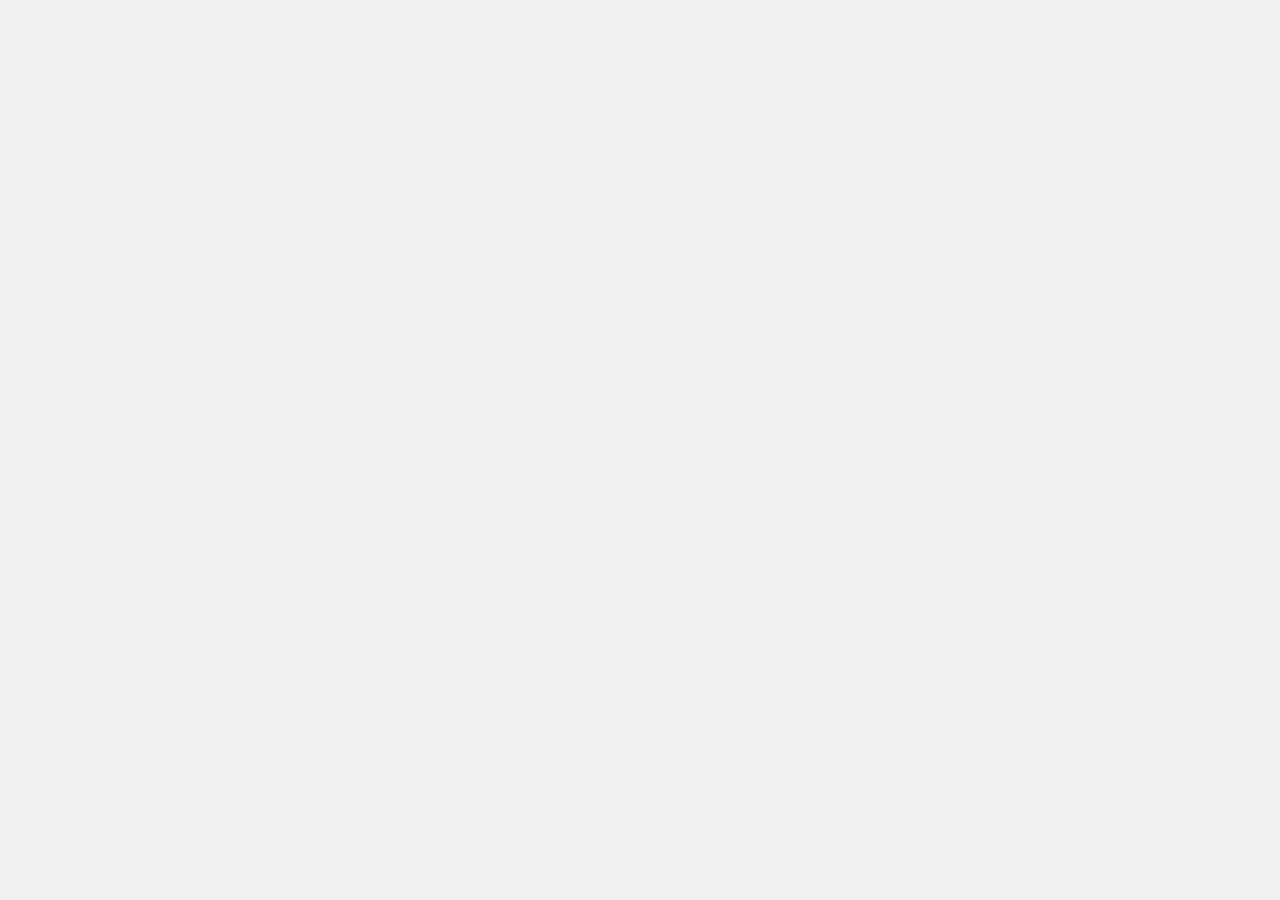
==== game/index.html @ bc8b5e52 "page" ====
<!DOCTYPE html>
<html lang="en">
<head>
    <meta charset="UTF-8">
    <meta name="viewport" content="width=device-width, initial-scale=1.0">
    <title>Simple P5.js Game</title>
    <style>
        body {
            display: flex;
            justify-content: center;
            align-items: center;
            height: 100vh;
            margin: 0;
            background-color: #f0f0f0;
        }
    </style>
    <script src="https://cdnjs.cloudflare.com/ajax/libs/p5.js/1.4.0/p5.js"></script>
</head>
<body>
    <script>
        let catImage;
        let catZones = [];
        let doorZones = [];
        let message = "";
        let messageTimer = 0;
        let choices = [];
        let points = 0;
        let glowingBall;
        let showGlowingBall = false;
        let gameEnded = false;

        function preload() {
            catImage = loadImage('cat.png');
        }

        function setup() {
            let canvas = createCanvas(1000, 1000);
            canvas.parent(document.body);
            canvas.style('display', 'block'); // To ensure the canvas is centered

            // Define interaction zones for cats (x, y, width, height)
            catZones.push({ x: 88.5, y: 793, w: 148, h: 169, name: 'Left Cat' }); // Left cat
            catZones.push({ x: 400.5, y: 693, w: 283, h: 269, name: 'Middle Cat' }); // Middle cat
            catZones.push({ x: 712.5, y: 789, w: 236, h: 191, name: 'Right Cat' }); // Right cat

            // Define interaction zones for doors (x, y, width, height)
            doorZones.push({ x: 100.5, y: 329, w: 224, h: 445, name: 'Left Door' }); // Left door
            doorZones.push({ x: 403.5, y: 335, w: 208, h: 440, name: 'Middle Door' }); // Middle door
            doorZones.push({ x: 697.5, y: 336, w: 197, h: 442, name: 'Right Door' }); // Right door
        }

        function draw() {
            if (gameEnded) {
                // Blur the background
                drawingContext.filter = 'blur(5px)';
            } else {
                drawingContext.filter = 'none';
            }

            // Clear background and draw main canvas elements
            background(catImage);

            // Reset drawing properties to avoid unwanted transformations
            rectMode(CORNER);
            textAlign(LEFT, TOP);
            textSize(24);
            fill(255, 100, 150);
            noStroke();

            let catZoneHighlighted = false;

            // Highlight interaction zones on mouseover and display zone names
            for (let zone of catZones) {
                if (isMouseOverZone(zone)) {
                    fill(255, 200, 200, 150);
                    rect(zone.x, zone.y, zone.w, zone.h);
                    displayZoneName(zone.name);
                    catZoneHighlighted = true;
                }
            }

            // Only display door zones if no cat zone is highlighted
            if (!catZoneHighlighted) {
                for (let zone of doorZones) {
                    if (isMouseOverZone(zone)) {
                        fill(200, 255, 200, 150);
                        rect(zone.x, zone.y, zone.w, zone.h);
                        displayZoneName(zone.name);
                    }
                }
            }

            // Display mouse coordinates
            displayCoordinates();

            // Display message if present
            if (messageTimer > 0) {
                displayMessage(message);
                messageTimer--;
            }

            // Display choices if present
            if (choices.length > 0) {
                displayChoices();
            }

            // Display glowing ball if active
            if (showGlowingBall) {
                fill(255, 255, 0);
                ellipse(glowingBall.x, glowingBall.y, 50);
            }

            // Display points
            fill(0);
            textAlign(LEFT, TOP);
            text(`Points: ${points}`, 10, 10);

            // Check if game has ended
            if (points >= 15 && !gameEnded) {
                endGame();
            }

            // Display end screen if game has ended
            if (gameEnded) {
                drawingContext.filter = 'none'; // Remove blur for the text
                displayEndScreen();
            }
        }

        function isMouseOverZone(zone) {
            return mouseX > zone.x && mouseX < zone.x + zone.w && mouseY > zone.y && mouseY < zone.y + zone.h;
        }

        function mousePressed() {
            if (gameEnded) return; // Stop interactions if game has ended

            // Handle mouse interactions
            let choiceHandled = false;

            // Handle clicking on choices
            for (let i = 0; i < choices.length; i++) {
                let choiceY = height / 2 + 100 + i * 40;
                if (mouseX > width / 2 - 200 && mouseX < width / 2 + 200 && mouseY > choiceY - 20 && mouseY < choiceY + 20) {
                    handleChoice(choices[i]);
                    choiceHandled = true;
                    return;
                }
            }

            // If choice is handled, do not process further clicks
            if (choiceHandled) return;

            // Handle mouse click interactions with cat zones
            for (let i = 0; i < catZones.length; i++) {
                if (isMouseOverZone(catZones[i])) {
                    switch (i) {
                        case 0:
                            message = "Bring me the shimmer of the cosmos, and I shall grant you the Sky Palace's secret.";
                            choices = []; // Clear choices if any
                            break;
                        case 1:
                            message = "Chase the ball, and the Enchanted Forest will open its heart to you.";
                            choices = [
                                "Play with the Ball",
                                "Ask About the Forest",
                                "Pet the Cat"
                            ];
                            break;
                        case 2:
                            message = "The stars whisper their secrets to me. Prove you understand their song, and the Starry Abyss shall be yours.";
                            choices = []; // Clear choices if any
                            break;
                    }
                    messageTimer = 180; // Display message for 3 seconds
                }
            }

            // Handle mouse click interactions with door zones
            for (let i = 0; i < doorZones.length; i++) {
                if (isMouseOverZone(doorZones[i])) {
                    switch (i) {
                        case 0:
                            message = "Only those who catch the falling stars may enter the Sky Palace. Dare to chase the light of the heavens?";
                            break;
                        case 1:
                            message = "Follow the glow into the Enchanted Forest. Only those with the courage to uncover the truth may pass.";
                            break;
                        case 2:
                            message = "Answer the riddle to unlock the Starry Abyss. What shines in the darkness but can never be held?";
                            break;
                    }
                    messageTimer = 180; // Display message for 3 seconds
                    choices = []; // Clear choices for doors
                }
            }

            // Handle clicking on glowing ball
            if (showGlowingBall && dist(mouseX, mouseY, glowingBall.x, glowingBall.y) < 25) {
                points += 10;
                showGlowingBall = false;
            }
        }

        function handleChoice(choice) {
            switch (choice) {
                case "Play with the Ball":
                    message = "Ginger bats a glowing ball toward you, her eyes sparkling with excitement.";
                    glowingBall = { x: width / 2, y: 100 };
                    showGlowingBall = true;
                    break;
                case "Ask About the Forest":
                    message = "The Enchanted Forest is full of secrets. Bring me a golden leaf, and I might tell you more.";
                    break;
                case "Pet the Cat":
                    message = "The cat purrs loudly, leaning into your touch. \"Hmm, you know how to treat royalty! Maybe I’ll help you on your journey.\"";
                    points += 5;
                    break;
            }
            messageTimer = 180;
            choices = []; // Clear choices after handling one
        }

        function displayCoordinates() {
            fill(255);
            textSize(24);
            textAlign(LEFT, TOP);
            text(`x: ${mouseX}, y: ${mouseY}`, mouseX + 10, mouseY + 10);
        }

        function displayZoneName(name) {
            fill(0);
            textSize(48);
            textAlign(CENTER, CENTER);
            text(name, width / 2, height / 2);
        }

        function displayMessage(msg) {
            let boxPadding = 20;
            let boxWidth = 700;
            let textX = width / 2;
            let textY = height / 2;

            fill(255, 255, 0);
            textSize(32);
            textAlign(CENTER, CENTER);
            textStyle(BOLD);
            textWrap(WORD);
            text(msg, textX - boxWidth / 2 + boxPadding, textY, boxWidth - boxPadding * 2);
        }

        function displayChoices() {
            for (let i = 0; i < choices.length; i++) {
                let choiceY = height / 2 + 100 + i * 40;
                rectMode(CENTER);
                fill(200);
                rect(width / 2, choiceY, 400, 30);
                fill(0);
                textSize(20);
                textAlign(CENTER, CENTER);
                text(choices[i], width / 2, choiceY);
            }
            // Reset rectMode to CORNER for other drawings
            rectMode(CORNER);
        }

        function endGame() {
            gameEnded = true;
        }

        function displayEndScreen() {
            fill(0, 0, 0, 150);
            rect(0, 0, width, height);

            fill(255);
            textSize(48);
            textAlign(CENTER, CENTER);
            text("Congratulations! You won!", width / 2, height / 2);
        }
    </script>
</body>
</html>
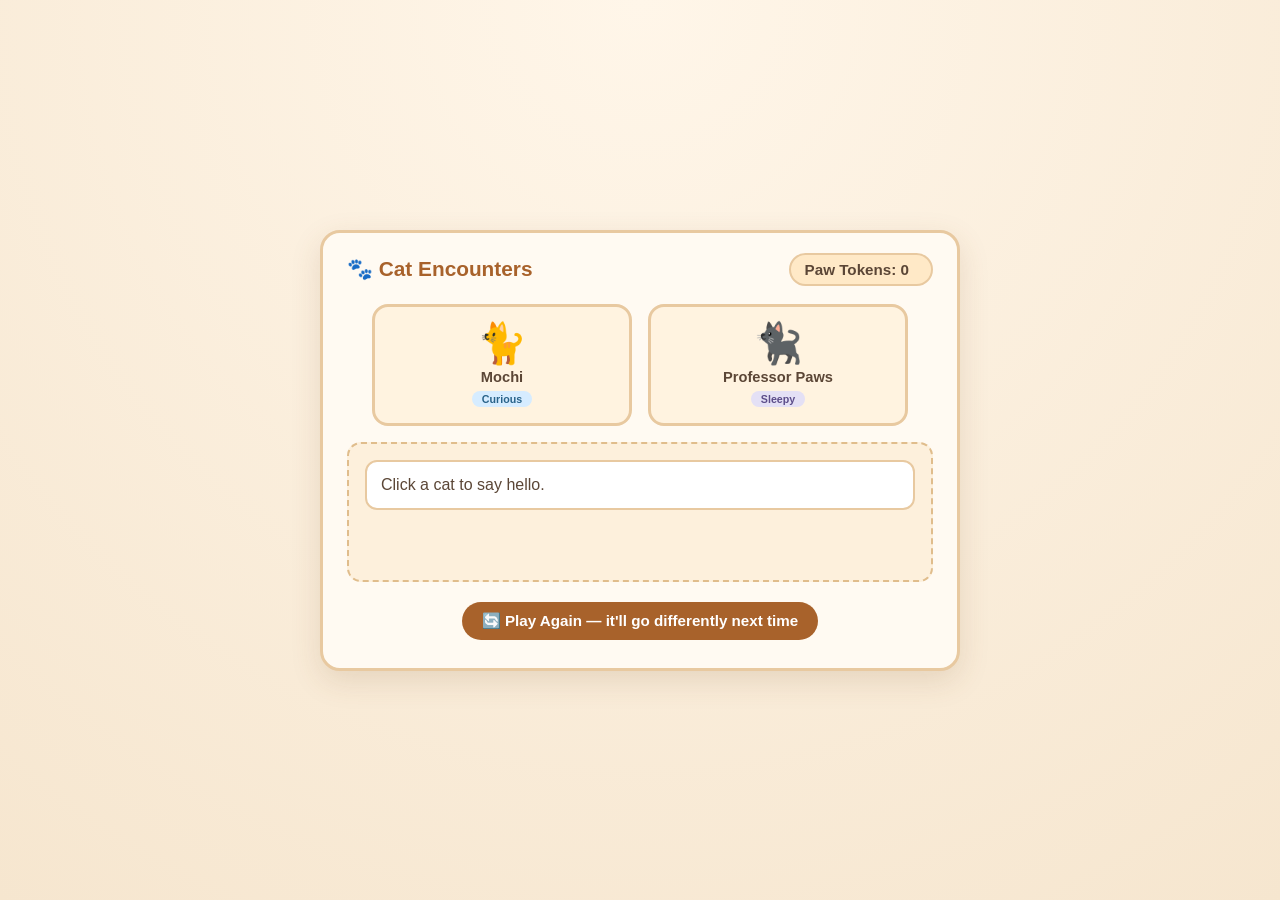
==== commit 69f2fe74: "Rebuild the cat game as a state-driven procedural interaction system The previous version generated " ====
--- a/game/index.html
+++ b/game/index.html
@@ -3,279 +3,559 @@
 <head>
     <meta charset="UTF-8">
     <meta name="viewport" content="width=device-width, initial-scale=1.0">
-    <title>Simple P5.js Game</title>
+    <title>Cats, Riddles &amp; Procedural Play</title>
     <style>
+        * { box-sizing: border-box; }
+
         body {
+            margin: 0;
+            min-height: 100vh;
             display: flex;
+            align-items: center;
             justify-content: center;
+            background: radial-gradient(circle at top, #fff6e9 0%, #f6e6cf 100%);
+            font-family: 'Trebuchet MS', 'Segoe UI', sans-serif;
+            color: #5b4636;
+            padding: 24px;
+        }
+
+        .game-window {
+            width: 100%;
+            max-width: 640px;
+            background: #fffaf2;
+            border: 3px solid #e8c9a0;
+            border-radius: 20px;
+            box-shadow: 0 10px 30px rgba(120, 80, 40, 0.15);
+            padding: 20px 24px 28px;
+        }
+
+        .hud {
+            display: flex;
             align-items: center;
-            height: 100vh;
+            justify-content: space-between;
+            margin-bottom: 18px;
+        }
+
+        .hud h1 {
+            font-size: 1.3em;
             margin: 0;
-            background-color: #f0f0f0;
+            color: #a8622b;
+        }
+
+        .paw-tokens {
+            background: #ffe9c7;
+            border: 2px solid #e8c9a0;
+            border-radius: 999px;
+            padding: 6px 14px;
+            font-weight: bold;
+            font-size: 0.95em;
+            transition: transform 0.2s ease;
+        }
+
+        .paw-tokens.pulse {
+            animation: pulse 0.4s ease;
+        }
+
+        .badge {
+            margin-left: 8px;
+        }
+
+        .cats-row {
+            display: flex;
+            gap: 16px;
+            justify-content: center;
+            flex-wrap: wrap;
+            margin-bottom: 16px;
+        }
+
+        .cat-card {
+            flex: 1 1 220px;
+            max-width: 260px;
+            background: #fff3e0;
+            border: 3px solid #e8c9a0;
+            border-radius: 16px;
+            padding: 16px;
+            text-align: center;
+            cursor: pointer;
+            font-family: inherit;
+            color: inherit;
+            transition: transform 0.2s ease, box-shadow 0.2s ease, border-color 0.2s ease;
+        }
+
+        .cat-card:hover {
+            transform: translateY(-4px);
+            box-shadow: 0 8px 18px rgba(120, 80, 40, 0.18);
+        }
+
+        .cat-card.active {
+            border-color: #e2823f;
+            background: #ffe9c7;
+        }
+
+        .cat-card.bounce {
+            animation: bounce 0.4s ease;
+        }
+
+        .cat-emoji {
+            font-size: 3em;
+            line-height: 1;
+        }
+
+        .cat-name {
+            font-weight: bold;
+            font-size: 1.1em;
+            margin-top: 6px;
+        }
+
+        .cat-mood {
+            display: inline-block;
+            margin-top: 6px;
+            padding: 2px 10px;
+            border-radius: 999px;
+            font-size: 0.8em;
+            font-weight: bold;
+        }
+
+        .mood-Curious { background: #d6ecff; color: #29638a; }
+        .mood-Sleepy { background: #e4e0f5; color: #5c4d8a; }
+        .mood-Grumpy { background: #ffd9d0; color: #a8402a; }
+        .mood-Playful { background: #fff0b3; color: #8a6d1a; }
+
+        .scene-panel {
+            background: #fdf0dc;
+            border: 2px dashed #e0bd8c;
+            border-radius: 14px;
+            padding: 16px;
+            min-height: 140px;
+        }
+
+        .speech-bubble {
+            position: relative;
+            background: #ffffff;
+            border: 2px solid #e8c9a0;
+            border-radius: 12px;
+            padding: 12px 14px;
+            font-size: 1em;
+            line-height: 1.4;
+            margin-bottom: 14px;
+        }
+
+        .speech-bubble.pop {
+            animation: pop-in 0.25s ease;
+        }
+
+        .speech-bubble.shake {
+            animation: shake 0.4s ease;
+        }
+
+        .choice-row {
+            display: flex;
+            gap: 10px;
+            flex-wrap: wrap;
+            justify-content: center;
+        }
+
+        .choice-btn {
+            background: #e2823f;
+            color: white;
+            border: none;
+            border-radius: 999px;
+            padding: 10px 16px;
+            font-size: 0.95em;
+            font-weight: bold;
+            cursor: pointer;
+            font-family: inherit;
+            transition: background 0.2s ease, transform 0.15s ease;
+        }
+
+        .choice-btn:hover {
+            background: #c96a2c;
+            transform: translateY(-2px);
+        }
+
+        .riddle-card {
+            flex: 1 1 150px;
+            background: #ffffff;
+            border: 2px solid #e8c9a0;
+            border-radius: 12px;
+            padding: 14px 10px;
+            font-weight: bold;
+            font-size: 1em;
+            cursor: pointer;
+            font-family: inherit;
+            color: #5b4636;
+            transition: transform 0.15s ease, border-color 0.2s ease;
+        }
+
+        .riddle-card:hover {
+            transform: translateY(-3px);
+            border-color: #e2823f;
+        }
+
+        .riddle-card.correct {
+            animation: sparkle 0.5s ease;
+            border-color: #4caf50;
+            background: #eaf7ea;
+        }
+
+        .riddle-card.wrong {
+            animation: shake 0.4s ease;
+            border-color: #d9695a;
+            background: #fbe9e7;
+        }
+
+        .replay-row {
+            text-align: center;
+            margin-top: 20px;
+        }
+
+        .replay-btn {
+            background: #a8622b;
+            color: white;
+            border: none;
+            border-radius: 999px;
+            padding: 10px 20px;
+            font-size: 0.95em;
+            font-weight: bold;
+            cursor: pointer;
+            font-family: inherit;
+        }
+
+        .replay-btn:hover {
+            background: #8a4f22;
+        }
+
+        @keyframes bounce {
+            0% { transform: translateY(0); }
+            30% { transform: translateY(-10px); }
+            60% { transform: translateY(0); }
+            80% { transform: translateY(-4px); }
+            100% { transform: translateY(0); }
+        }
+
+        @keyframes pop-in {
+            0% { transform: scale(0.92); opacity: 0.4; }
+            100% { transform: scale(1); opacity: 1; }
+        }
+
+        @keyframes shake {
+            0%, 100% { transform: translateX(0); }
+            25% { transform: translateX(-6px); }
+            75% { transform: translateX(6px); }
+        }
+
+        @keyframes sparkle {
+            0% { transform: scale(1); }
+            50% { transform: scale(1.08); }
+            100% { transform: scale(1); }
+        }
+
+        @keyframes pulse {
+            0% { transform: scale(1); }
+            50% { transform: scale(1.15); }
+            100% { transform: scale(1); }
+        }
+
+        @media (max-width: 480px) {
+            .cats-row { flex-direction: column; align-items: center; }
+            .cat-card { max-width: 100%; }
         }
     </style>
-    <script src="https://cdnjs.cloudflare.com/ajax/libs/p5.js/1.4.0/p5.js"></script>
 </head>
 <body>
+    <div class="game-window">
+        <div class="hud">
+            <h1>🐾 Cat Encounters</h1>
+            <div class="paw-tokens" id="paw-tokens">Paw Tokens: <span id="paw-count">0</span><span class="badge" id="badge"></span></div>
+        </div>
+
+        <div class="cats-row" id="cats-row"></div>
+
+        <div class="scene-panel">
+            <div class="speech-bubble" id="speech-bubble">Click a cat to say hello.</div>
+            <div class="choice-row" id="choice-row"></div>
+        </div>
+
+        <div class="replay-row">
+            <button class="replay-btn" id="replay-btn">🔄 Play Again — it'll go differently next time</button>
+        </div>
+    </div>
+
     <script>
-        let catImage;
-        let catZones = [];
-        let doorZones = [];
-        let message = "";
-        let messageTimer = 0;
-        let choices = [];
-        let points = 0;
-        let glowingBall;
-        let showGlowingBall = false;
-        let gameEnded = false;
-
-        function preload() {
-            catImage = loadImage('cat.png');
-        }
-
-        function setup() {
-            let canvas = createCanvas(1000, 1000);
-            canvas.parent(document.body);
-            canvas.style('display', 'block'); // To ensure the canvas is centered
-
-            // Define interaction zones for cats (x, y, width, height)
-            catZones.push({ x: 88.5, y: 793, w: 148, h: 169, name: 'Left Cat' }); // Left cat
-            catZones.push({ x: 400.5, y: 693, w: 283, h: 269, name: 'Middle Cat' }); // Middle cat
-            catZones.push({ x: 712.5, y: 789, w: 236, h: 191, name: 'Right Cat' }); // Right cat
-
-            // Define interaction zones for doors (x, y, width, height)
-            doorZones.push({ x: 100.5, y: 329, w: 224, h: 445, name: 'Left Door' }); // Left door
-            doorZones.push({ x: 403.5, y: 335, w: 208, h: 440, name: 'Middle Door' }); // Middle door
-            doorZones.push({ x: 697.5, y: 336, w: 197, h: 442, name: 'Right Door' }); // Right door
-        }
-
-        function draw() {
-            if (gameEnded) {
-                // Blur the background
-                drawingContext.filter = 'blur(5px)';
-            } else {
-                drawingContext.filter = 'none';
-            }
-
-            // Clear background and draw main canvas elements
-            background(catImage);
-
-            // Reset drawing properties to avoid unwanted transformations
-            rectMode(CORNER);
-            textAlign(LEFT, TOP);
-            textSize(24);
-            fill(255, 100, 150);
-            noStroke();
-
-            let catZoneHighlighted = false;
-
-            // Highlight interaction zones on mouseover and display zone names
-            for (let zone of catZones) {
-                if (isMouseOverZone(zone)) {
-                    fill(255, 200, 200, 150);
-                    rect(zone.x, zone.y, zone.w, zone.h);
-                    displayZoneName(zone.name);
-                    catZoneHighlighted = true;
+        // --- Game data -----------------------------------------------------
+        // Each cat has its own personality, expressed as its own word banks
+        // per action per mood. Procedural output is a function of
+        // (cat personality, action, current mood, random pick) — not just a
+        // single global pool of random sentences.
+        const MOODS = ['Curious', 'Sleepy', 'Grumpy', 'Playful'];
+
+        const cats = {
+            mochi: {
+                key: 'mochi',
+                name: 'Mochi',
+                emoji: '🐈',
+                startMood: 'Curious',
+                mood: 'Curious',
+                actions: ['pet', 'treat', 'talk'],
+                dialogue: {
+                    greet: {
+                        Curious: ["{cat} looks up at you, ears perked with interest."],
+                        Sleepy: ["{cat} blinks slowly at you from a warm patch of sun."],
+                        Grumpy: ["{cat} eyes you suspiciously from across the room."],
+                        Playful: ["{cat} bounds over, tail high, ready for anything."]
+                    },
+                    pet: {
+                        Grumpy: ["{cat} flattens her ears and swats at your hand — not today.", "{cat} backs away with a soft warning growl."],
+                        Sleepy: ["{cat} cracks one eye open, allows a single pat, then dozes right back off.", "{cat} leans into your hand without fully waking up."],
+                        Curious: ["{cat} sniffs your fingers thoroughly before allowing a scratch behind the ears.", "{cat} tilts her head, studying you, then permits a gentle pat."],
+                        Playful: ["{cat} headbutts your hand and rolls over for belly rubs.", "{cat} purrs loudly and bats playfully at your sleeve."]
+                    },
+                    treatSuccess: {
+                        Grumpy: ["{cat} cautiously sniffs the salmon treat, then decides you may be acceptable after all."],
+                        Sleepy: ["{cat} opens one eye, sniffs the treat, and accepts it without much enthusiasm."],
+                        Curious: ["{cat} inspects the treat from every angle before accepting it with quiet approval."],
+                        Playful: ["{cat} pounces on the treat like it's the best thing that's ever happened to her."]
+                    },
+                    treatSteal: ["{cat} snatches the treat and bolts under the couch, pretending you were never here.", "{cat} grabs the treat and retreats to a corner, eyeing you the whole time."],
+                    talk: {
+                        Grumpy: ["{cat} flicks her tail and looks away — clearly not in a chatting mood."],
+                        Sleepy: ["{cat} answers with a slow blink, too drowsy for real conversation."],
+                        Curious: ["{cat} tilts her head, seemingly considering your question very seriously."],
+                        Playful: ["{cat} bats at your hand mid-sentence, more interested in play than talk."]
+                    }
+                }
+            },
+            paws: {
+                key: 'paws',
+                name: 'Professor Paws',
+                emoji: '🐈‍⬛',
+                startMood: 'Sleepy',
+                mood: 'Sleepy',
+                actions: ['pet', 'talk', 'riddle'],
+                dialogue: {
+                    greet: {
+                        Curious: ["{cat} regards you over the rim of an invisible pair of spectacles."],
+                        Sleepy: ["{cat} is curled up mid-nap and only half acknowledges you."],
+                        Grumpy: ["{cat} sighs, as if your presence interrupts something important."],
+                        Playful: ["{cat} sets aside his dignity for a moment, tail twitching with interest."]
+                    },
+                    pet: {
+                        Grumpy: ["{cat} narrows his eyes and steps just out of reach.", "{cat} issues a single, unimpressed hiss."],
+                        Sleepy: ["{cat} barely stirs, tolerating the pat with visible effort.", "{cat} allows one pat before returning to his nap."],
+                        Curious: ["{cat} studies your hand like a specimen before allowing contact.", "{cat} permits a scratch, clearly evaluating you as he does."],
+                        Playful: ["{cat} surprises you with an actual purr and a headbutt.", "{cat} swats at your hand — playfully, for once."]
+                    },
+                    talk: {
+                        Grumpy: ["{cat} sighs. \"A question? Really?\" — and says nothing further."],
+                        Sleepy: ["{cat} mumbles something about \"later\" and closes his eyes."],
+                        Curious: ["{cat} considers your question with genuine academic interest."],
+                        Playful: ["{cat} answers your question with a riddle of his own, delighted."]
+                    },
+                    riddleWrong: ["{cat} yawns. \"Try again, seeker.\"", "{cat} shakes his head slowly. \"Not quite.\"", "{cat} looks unimpressed. \"Do better.\""]
                 }
             }
-
-            // Only display door zones if no cat zone is highlighted
-            if (!catZoneHighlighted) {
-                for (let zone of doorZones) {
-                    if (isMouseOverZone(zone)) {
-                        fill(200, 255, 200, 150);
-                        rect(zone.x, zone.y, zone.w, zone.h);
-                        displayZoneName(zone.name);
-                    }
-                }
+        };
+
+        const riddleBank = [
+            { question: "What shines in the dark but can never be held?", correct: "A Star", distractors: ["The Moon", "A Flame"] },
+            { question: "What grows brighter the longer you refuse to look at it?", correct: "A Star", distractors: ["A Shadow", "A Candle"] },
+            { question: "What falls every night, yet nothing ever lands?", correct: "Starlight", distractors: ["Rain", "Snow"] },
+            { question: "What has nine lives but only one true nap schedule?", correct: "A Cat", distractors: ["A Ghost", "A Clock"] },
+            { question: "What can you offer freely that is rarely accepted?", correct: "Advice", distractors: ["A Treat", "A Nap"] }
+        ];
+
+        const actionLabels = { pet: 'Pet', treat: 'Offer a Treat', talk: 'Ask a Question', riddle: 'Solve a Riddle' };
+
+        // Mood shifts are looked up by action, so the same click can move a
+        // cat toward or away from a friendlier state depending on where it
+        // already is: petting a Grumpy cat keeps it Grumpy (no reward),
+        // while warming it up with a treat first opens the door to a
+        // rewarding pet later.
+        const petMoodNext = { Grumpy: 'Grumpy', Sleepy: 'Sleepy', Curious: 'Playful', Playful: 'Playful' };
+        const treatMoodNext = { Grumpy: 'Curious', Sleepy: 'Curious', Curious: 'Playful', Playful: 'Playful' };
+        const treatStealChance = { Grumpy: 0.4, Sleepy: 0.25, Curious: 0.15, Playful: 0.1 };
+
+        let pawTokens = 0;
+        let riddlesSolved = 0;
+        let activeCatKey = null;
+        let activeRiddle = null;
+
+        const el = {
+            catsRow: document.getElementById('cats-row'),
+            speech: document.getElementById('speech-bubble'),
+            choices: document.getElementById('choice-row'),
+            pawCount: document.getElementById('paw-count'),
+            pawTokens: document.getElementById('paw-tokens'),
+            badge: document.getElementById('badge'),
+            replayBtn: document.getElementById('replay-btn')
+        };
+
+        function pick(list) {
+            return list[Math.floor(Math.random() * list.length)];
+        }
+
+        function shuffle(list) {
+            const result = list.slice();
+            for (let i = result.length - 1; i > 0; i--) {
+                const j = Math.floor(Math.random() * (i + 1));
+                [result[i], result[j]] = [result[j], result[i]];
             }
-
-            // Display mouse coordinates
-            displayCoordinates();
-
-            // Display message if present
-            if (messageTimer > 0) {
-                displayMessage(message);
-                messageTimer--;
+            return result;
+        }
+
+        function line(cat, pool) {
+            return pick(pool).replace(/\{cat\}/g, cat.name);
+        }
+
+        function awardTokens(amount) {
+            pawTokens += amount;
+            el.pawCount.textContent = pawTokens;
+            el.pawTokens.classList.remove('pulse');
+            void el.pawTokens.offsetWidth; // restart animation
+            el.pawTokens.classList.add('pulse');
+            if (riddlesSolved >= 3) {
+                el.badge.textContent = ' 🏅 Riddle Sage';
             }
-
-            // Display choices if present
-            if (choices.length > 0) {
-                displayChoices();
+        }
+
+        function say(text, animation) {
+            el.speech.textContent = text;
+            el.speech.classList.remove('pop', 'shake');
+            void el.speech.offsetWidth;
+            el.speech.classList.add(animation || 'pop');
+        }
+
+        function renderCats() {
+            el.catsRow.innerHTML = '';
+            Object.values(cats).forEach(cat => {
+                const card = document.createElement('button');
+                card.type = 'button';
+                card.className = 'cat-card' + (cat.key === activeCatKey ? ' active' : '');
+                card.innerHTML = `
+                    <div class="cat-emoji">${cat.emoji}</div>
+                    <div class="cat-name">${cat.name}</div>
+                    <div class="cat-mood mood-${cat.mood}">${cat.mood}</div>
+                `;
+                card.addEventListener('click', () => selectCat(cat.key, card));
+                el.catsRow.appendChild(card);
+            });
+        }
+
+        function selectCat(key, cardEl) {
+            activeCatKey = key;
+            activeRiddle = null;
+            const cat = cats[key];
+            renderCats();
+            if (cardEl) {
+                const freshCard = el.catsRow.children[Object.keys(cats).indexOf(key)];
+                freshCard.classList.add('bounce');
             }
-
-            // Display glowing ball if active
-            if (showGlowingBall) {
-                fill(255, 255, 0);
-                ellipse(glowingBall.x, glowingBall.y, 50);
+            say(line(cat, cat.dialogue.greet[cat.mood]), 'pop');
+            renderChoices();
+        }
+
+        function renderChoices() {
+            el.choices.innerHTML = '';
+            const cat = cats[activeCatKey];
+            if (!cat) return;
+            cat.actions.forEach(action => {
+                const btn = document.createElement('button');
+                btn.type = 'button';
+                btn.className = 'choice-btn';
+                btn.textContent = actionLabels[action];
+                btn.addEventListener('click', () => handleAction(action));
+                el.choices.appendChild(btn);
+            });
+        }
+
+        function handleAction(action) {
+            const cat = cats[activeCatKey];
+            if (action === 'pet') handlePet(cat);
+            else if (action === 'treat') handleTreat(cat);
+            else if (action === 'talk') handleTalk(cat);
+            else if (action === 'riddle') startRiddle(cat);
+        }
+
+        function handlePet(cat) {
+            const nextMood = petMoodNext[cat.mood];
+            const rewarded = nextMood === 'Playful' && cat.mood !== 'Grumpy' && cat.mood !== 'Sleepy';
+            const msg = line(cat, cat.dialogue.pet[cat.mood]);
+            cat.mood = nextMood;
+            renderCats();
+            say(msg, 'pop');
+            if (rewarded) awardTokens(1);
+        }
+
+        function handleTreat(cat) {
+            const stealRoll = Math.random();
+            if (stealRoll < treatStealChance[cat.mood]) {
+                say(line(cat, cat.dialogue.treatSteal), 'shake');
+                return;
             }
-
-            // Display points
-            fill(0);
-            textAlign(LEFT, TOP);
-            text(`Points: ${points}`, 10, 10);
-
-            // Check if game has ended
-            if (points >= 15 && !gameEnded) {
-                endGame();
+            const nextMood = treatMoodNext[cat.mood];
+            const msg = line(cat, cat.dialogue.treatSuccess[cat.mood]);
+            cat.mood = nextMood;
+            renderCats();
+            say(msg, 'pop');
+            awardTokens(1);
+        }
+
+        function handleTalk(cat) {
+            say(line(cat, cat.dialogue.talk[cat.mood]), 'pop');
+        }
+
+        function startRiddle(cat) {
+            activeRiddle = riddleBank[Math.floor(Math.random() * riddleBank.length)];
+            say(activeRiddle.question, 'pop');
+            renderRiddleChoices(cat);
+        }
+
+        function renderRiddleChoices(cat) {
+            el.choices.innerHTML = '';
+            const options = shuffle([activeRiddle.correct, ...activeRiddle.distractors]);
+            options.forEach(option => {
+                const card = document.createElement('button');
+                card.type = 'button';
+                card.className = 'riddle-card';
+                card.textContent = option;
+                card.addEventListener('click', () => handleRiddleAnswer(cat, option, card));
+                el.choices.appendChild(card);
+            });
+        }
+
+        function handleRiddleAnswer(cat, option, cardEl) {
+            if (option === activeRiddle.correct) {
+                cardEl.classList.add('correct');
+                riddlesSolved++;
+                cat.mood = 'Playful';
+                renderCats();
+                say(`${cat.emoji} "${activeRiddle.correct}" — correct! ${cat.name}'s eyes gleam with approval.`, 'pop');
+                awardTokens(2);
+                activeRiddle = null;
+                setTimeout(() => renderChoices(), 700);
+            } else {
+                cardEl.classList.add('wrong');
+                say(line(cat, cat.dialogue.riddleWrong || ["Try again."]), 'shake');
+                setTimeout(() => startRiddle(cat), 500);
             }
-
-            // Display end screen if game has ended
-            if (gameEnded) {
-                drawingContext.filter = 'none'; // Remove blur for the text
-                displayEndScreen();
-            }
-        }
-
-        function isMouseOverZone(zone) {
-            return mouseX > zone.x && mouseX < zone.x + zone.w && mouseY > zone.y && mouseY < zone.y + zone.h;
-        }
-
-        function mousePressed() {
-            if (gameEnded) return; // Stop interactions if game has ended
-
-            // Handle mouse interactions
-            let choiceHandled = false;
-
-            // Handle clicking on choices
-            for (let i = 0; i < choices.length; i++) {
-                let choiceY = height / 2 + 100 + i * 40;
-                if (mouseX > width / 2 - 200 && mouseX < width / 2 + 200 && mouseY > choiceY - 20 && mouseY < choiceY + 20) {
-                    handleChoice(choices[i]);
-                    choiceHandled = true;
-                    return;
-                }
-            }
-
-            // If choice is handled, do not process further clicks
-            if (choiceHandled) return;
-
-            // Handle mouse click interactions with cat zones
-            for (let i = 0; i < catZones.length; i++) {
-                if (isMouseOverZone(catZones[i])) {
-                    switch (i) {
-                        case 0:
-                            message = "Bring me the shimmer of the cosmos, and I shall grant you the Sky Palace's secret.";
-                            choices = []; // Clear choices if any
-                            break;
-                        case 1:
-                            message = "Chase the ball, and the Enchanted Forest will open its heart to you.";
-                            choices = [
-                                "Play with the Ball",
-                                "Ask About the Forest",
-                                "Pet the Cat"
-                            ];
-                            break;
-                        case 2:
-                            message = "The stars whisper their secrets to me. Prove you understand their song, and the Starry Abyss shall be yours.";
-                            choices = []; // Clear choices if any
-                            break;
-                    }
-                    messageTimer = 180; // Display message for 3 seconds
-                }
-            }
-
-            // Handle mouse click interactions with door zones
-            for (let i = 0; i < doorZones.length; i++) {
-                if (isMouseOverZone(doorZones[i])) {
-                    switch (i) {
-                        case 0:
-                            message = "Only those who catch the falling stars may enter the Sky Palace. Dare to chase the light of the heavens?";
-                            break;
-                        case 1:
-                            message = "Follow the glow into the Enchanted Forest. Only those with the courage to uncover the truth may pass.";
-                            break;
-                        case 2:
-                            message = "Answer the riddle to unlock the Starry Abyss. What shines in the darkness but can never be held?";
-                            break;
-                    }
-                    messageTimer = 180; // Display message for 3 seconds
-                    choices = []; // Clear choices for doors
-                }
-            }
-
-            // Handle clicking on glowing ball
-            if (showGlowingBall && dist(mouseX, mouseY, glowingBall.x, glowingBall.y) < 25) {
-                points += 10;
-                showGlowingBall = false;
-            }
-        }
-
-        function handleChoice(choice) {
-            switch (choice) {
-                case "Play with the Ball":
-                    message = "Ginger bats a glowing ball toward you, her eyes sparkling with excitement.";
-                    glowingBall = { x: width / 2, y: 100 };
-                    showGlowingBall = true;
-                    break;
-                case "Ask About the Forest":
-                    message = "The Enchanted Forest is full of secrets. Bring me a golden leaf, and I might tell you more.";
-                    break;
-                case "Pet the Cat":
-                    message = "The cat purrs loudly, leaning into your touch. \"Hmm, you know how to treat royalty! Maybe I’ll help you on your journey.\"";
-                    points += 5;
-                    break;
-            }
-            messageTimer = 180;
-            choices = []; // Clear choices after handling one
-        }
-
-        function displayCoordinates() {
-            fill(255);
-            textSize(24);
-            textAlign(LEFT, TOP);
-            text(`x: ${mouseX}, y: ${mouseY}`, mouseX + 10, mouseY + 10);
-        }
-
-        function displayZoneName(name) {
-            fill(0);
-            textSize(48);
-            textAlign(CENTER, CENTER);
-            text(name, width / 2, height / 2);
-        }
-
-        function displayMessage(msg) {
-            let boxPadding = 20;
-            let boxWidth = 700;
-            let textX = width / 2;
-            let textY = height / 2;
-
-            fill(255, 255, 0);
-            textSize(32);
-            textAlign(CENTER, CENTER);
-            textStyle(BOLD);
-            textWrap(WORD);
-            text(msg, textX - boxWidth / 2 + boxPadding, textY, boxWidth - boxPadding * 2);
-        }
-
-        function displayChoices() {
-            for (let i = 0; i < choices.length; i++) {
-                let choiceY = height / 2 + 100 + i * 40;
-                rectMode(CENTER);
-                fill(200);
-                rect(width / 2, choiceY, 400, 30);
-                fill(0);
-                textSize(20);
-                textAlign(CENTER, CENTER);
-                text(choices[i], width / 2, choiceY);
-            }
-            // Reset rectMode to CORNER for other drawings
-            rectMode(CORNER);
-        }
-
-        function endGame() {
-            gameEnded = true;
-        }
-
-        function displayEndScreen() {
-            fill(0, 0, 0, 150);
-            rect(0, 0, width, height);
-
-            fill(255);
-            textSize(48);
-            textAlign(CENTER, CENTER);
-            text("Congratulations! You won!", width / 2, height / 2);
-        }
+        }
+
+        function resetGame() {
+            pawTokens = 0;
+            riddlesSolved = 0;
+            activeCatKey = null;
+            activeRiddle = null;
+            el.pawCount.textContent = '0';
+            el.badge.textContent = '';
+            Object.values(cats).forEach(cat => { cat.mood = cat.startMood; });
+            renderCats();
+            el.choices.innerHTML = '';
+            say("Click a cat to say hello.", 'pop');
+        }
+
+        el.replayBtn.addEventListener('click', resetGame);
+
+        renderCats();
     </script>
 </body>
 </html>
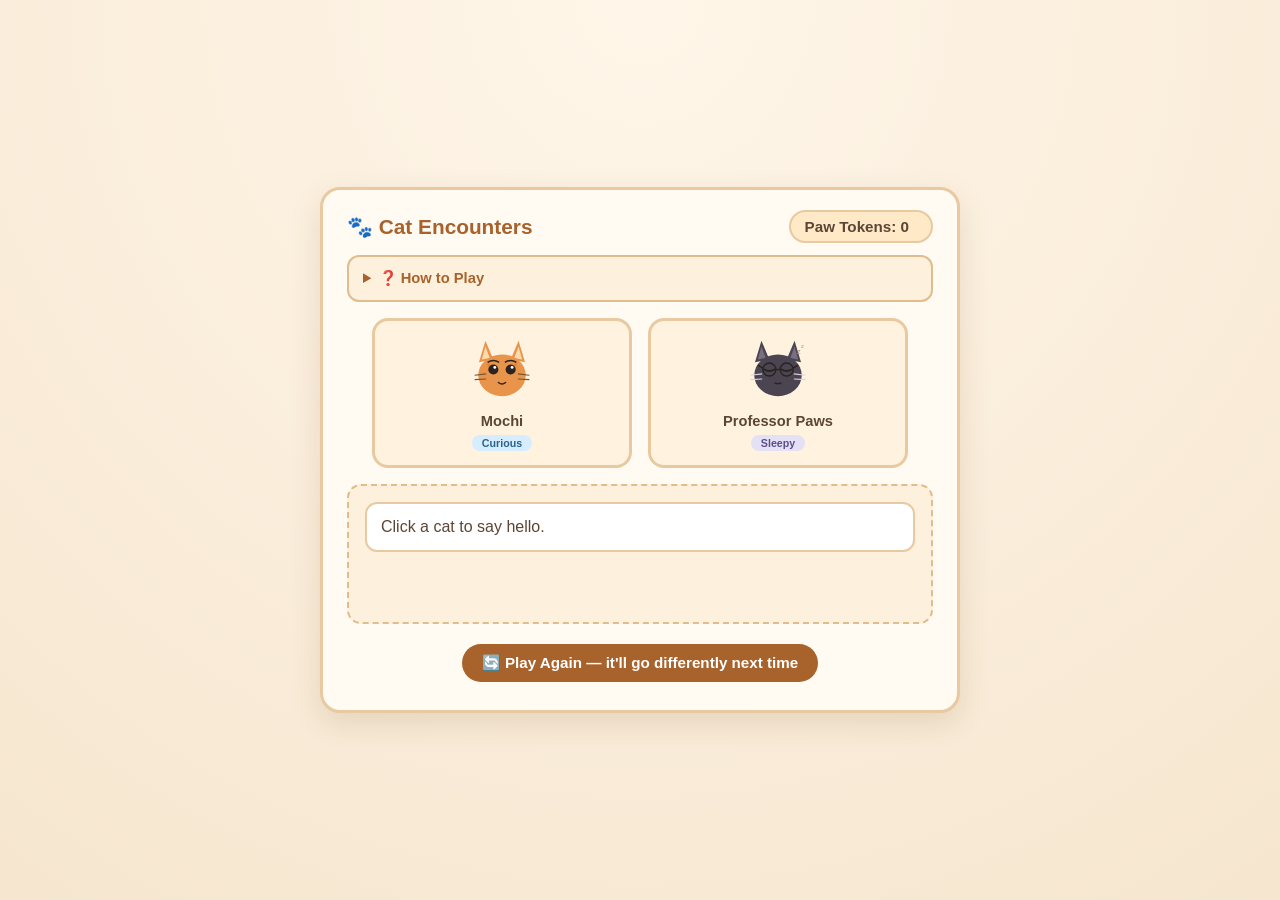
==== commit 08cd165f: "Add SVG portraits, modular dialogue, and fix two exploits in the cat game Character portraits: - Rep" ====
--- a/game/index.html
+++ b/game/index.html
@@ -33,7 +33,7 @@
             display: flex;
             align-items: center;
             justify-content: space-between;
-            margin-bottom: 18px;
+            margin-bottom: 12px;
         }
 
         .hud h1 {
@@ -60,6 +60,31 @@
             margin-left: 8px;
         }
 
+        details.how-to-play {
+            background: #fdf0dc;
+            border: 2px solid #e0bd8c;
+            border-radius: 12px;
+            padding: 10px 14px;
+            margin-bottom: 16px;
+            font-size: 0.92em;
+            line-height: 1.5;
+        }
+
+        details.how-to-play summary {
+            cursor: pointer;
+            font-weight: bold;
+            color: #a8622b;
+        }
+
+        details.how-to-play ul {
+            margin: 10px 0 4px;
+            padding-left: 20px;
+        }
+
+        details.how-to-play li {
+            margin-bottom: 6px;
+        }
+
         .cats-row {
             display: flex;
             gap: 16px;
@@ -74,7 +99,7 @@
             background: #fff3e0;
             border: 3px solid #e8c9a0;
             border-radius: 16px;
-            padding: 16px;
+            padding: 14px;
             text-align: center;
             cursor: pointer;
             font-family: inherit;
@@ -96,9 +121,13 @@
             animation: bounce 0.4s ease;
         }
 
-        .cat-emoji {
-            font-size: 3em;
-            line-height: 1;
+        .cat-portrait {
+            line-height: 0;
+        }
+
+        .cat-portrait svg {
+            width: 72px;
+            height: 72px;
         }
 
         .cat-name {
@@ -269,6 +298,21 @@
             <div class="paw-tokens" id="paw-tokens">Paw Tokens: <span id="paw-count">0</span><span class="badge" id="badge"></span></div>
         </div>
 
+        <details class="how-to-play">
+            <summary>❓ How to Play</summary>
+            <ul>
+                <li><strong>Goal:</strong> win over two cats — Mochi and Professor Paws — by choosing how to interact with them.</li>
+                <li>Each cat has a <strong>mood</strong>: Curious, Sleepy, Grumpy, or Playful. Their portrait and reactions change with it.</li>
+                <li><strong>Pet</strong> and <strong>Offer a Treat</strong> shift a cat's mood. Petting a Grumpy or Sleepy cat won't pay off — warm them up with a treat first.</li>
+                <li>A treat can also be <strong>stolen</strong> outright — the grumpier the cat, the more likely.</li>
+                <li><strong>Ask a Question</strong> just gets you flavor/lore — no reward, no risk.</li>
+                <li>Professor Paws will <strong>Solve a Riddle</strong> with you: pick one of three answers. Wrong answers keep the same riddle so you can try again; a correct answer pays out and ends the riddle.</li>
+                <li><strong>Paw Tokens</strong> are earned the <em>first time</em> an action wins a cat over. Once you've won a cat over with a given action, repeating it won't keep earning tokens — but the cat's still glad to see you.</li>
+                <li>Solve <strong>3 riddles</strong> to unlock the 🏅 Riddle Sage badge.</li>
+                <li>Hit <strong>Play Again</strong> any time for a fresh round — dialogue and riddles are assembled differently each time.</li>
+            </ul>
+        </details>
+
         <div class="cats-row" id="cats-row"></div>
 
         <div class="scene-panel">
@@ -282,76 +326,163 @@
     </div>
 
     <script>
-        // --- Game data -----------------------------------------------------
-        // Each cat has its own personality, expressed as its own word banks
-        // per action per mood. Procedural output is a function of
-        // (cat personality, action, current mood, random pick) — not just a
-        // single global pool of random sentences.
+        // --- Character portraits --------------------------------------------
+        // Lightweight inline SVG, built from a shared eye/mouth library keyed
+        // by mood so no image assets are loaded and no extra network request
+        // is made. Each cat supplies only its own coat colors + an optional
+        // "professor" accessory; the four expressions are shared geometry.
+        function eyesFor(mood) {
+            switch (mood) {
+                case 'Curious':
+                    return `
+                        <circle cx="38" cy="48" r="7" fill="#2b2320"/>
+                        <circle cx="62" cy="48" r="7" fill="#2b2320"/>
+                        <circle cx="40" cy="45" r="2" fill="#fff"/>
+                        <circle cx="64" cy="45" r="2" fill="#fff"/>
+                        <path d="M30 38 Q38 33 46 38" stroke="#2b2320" stroke-width="2" fill="none"/>
+                        <path d="M54 38 Q62 33 70 38" stroke="#2b2320" stroke-width="2" fill="none"/>`;
+                case 'Sleepy':
+                    return `
+                        <path d="M31 48 Q38 52 45 48" stroke="#2b2320" stroke-width="2.5" fill="none" stroke-linecap="round"/>
+                        <path d="M55 48 Q62 52 69 48" stroke="#2b2320" stroke-width="2.5" fill="none" stroke-linecap="round"/>
+                        <text x="76" y="26" font-size="11" fill="#a3927c" font-family="inherit">z</text>
+                        <text x="82" y="18" font-size="8" fill="#a3927c" font-family="inherit">z</text>`;
+                case 'Grumpy':
+                    return `
+                        <path d="M30 41 L46 46" stroke="#2b2320" stroke-width="2.5" stroke-linecap="round"/>
+                        <path d="M70 41 L54 46" stroke="#2b2320" stroke-width="2.5" stroke-linecap="round"/>
+                        <path d="M32 51 L44 51" stroke="#2b2320" stroke-width="2.5" stroke-linecap="round"/>
+                        <path d="M56 51 L68 51" stroke="#2b2320" stroke-width="2.5" stroke-linecap="round"/>`;
+                case 'Playful':
+                    return `
+                        <path d="M31 50 Q38 41 45 50" stroke="#2b2320" stroke-width="2.5" fill="none" stroke-linecap="round"/>
+                        <path d="M55 50 Q62 41 69 50" stroke="#2b2320" stroke-width="2.5" fill="none" stroke-linecap="round"/>`;
+            }
+        }
+
+        function mouthFor(mood) {
+            switch (mood) {
+                case 'Curious':
+                    return `<path d="M45 66 Q50 70 55 66" stroke="#2b2320" stroke-width="2" fill="none" stroke-linecap="round"/>`;
+                case 'Sleepy':
+                    return `<path d="M46 67 Q50 68 54 67" stroke="#2b2320" stroke-width="2" fill="none" stroke-linecap="round"/>`;
+                case 'Grumpy':
+                    return `<path d="M44 70 Q50 64 56 70" stroke="#2b2320" stroke-width="2.5" fill="none" stroke-linecap="round"/>`;
+                case 'Playful':
+                    return `
+                        <path d="M42 65 Q50 76 58 65" stroke="#2b2320" stroke-width="2.5" fill="none" stroke-linecap="round"/>
+                        <path d="M50 71 L50 75" stroke="#e2823f" stroke-width="3" stroke-linecap="round"/>`;
+            }
+        }
+
+        function catSvg(cat) {
+            const mood = cat.mood;
+            return `
+                <svg viewBox="0 0 100 100" role="img" aria-label="${cat.name}, looking ${mood}">
+                    <polygon points="18,38 27,8 38,34" fill="${cat.coat}"/>
+                    <polygon points="62,34 73,8 82,38" fill="${cat.coat}"/>
+                    <polygon points="22,34 27,16 33,32" fill="${cat.innerEar}"/>
+                    <polygon points="67,32 73,16 78,34" fill="${cat.innerEar}"/>
+                    <ellipse cx="50" cy="56" rx="33" ry="29" fill="${cat.coat}"/>
+                    ${cat.markings || ''}
+                    ${eyesFor(mood)}
+                    ${mouthFor(mood)}
+                    <line x1="12" y1="56" x2="28" y2="54" stroke="${cat.whisker}" stroke-width="1.5"/>
+                    <line x1="12" y1="62" x2="28" y2="61" stroke="${cat.whisker}" stroke-width="1.5"/>
+                    <line x1="72" y1="54" x2="88" y2="56" stroke="${cat.whisker}" stroke-width="1.5"/>
+                    <line x1="72" y1="61" x2="88" y2="62" stroke="${cat.whisker}" stroke-width="1.5"/>
+                    ${cat.professor ? `
+                        <circle cx="38" cy="48" r="9" fill="none" stroke="#2b2320" stroke-width="2"/>
+                        <circle cx="62" cy="48" r="9" fill="none" stroke="#2b2320" stroke-width="2"/>
+                        <line x1="47" y1="48" x2="53" y2="48" stroke="#2b2320" stroke-width="2"/>
+                        <line x1="29" y1="46" x2="22" y2="42" stroke="#2b2320" stroke-width="2"/>
+                        <line x1="71" y1="46" x2="78" y2="42" stroke="#2b2320" stroke-width="2"/>
+                    ` : ''}
+                </svg>`;
+        }
+
+        // --- Game data -------------------------------------------------------
         const MOODS = ['Curious', 'Sleepy', 'Grumpy', 'Playful'];
 
         const cats = {
             mochi: {
                 key: 'mochi',
                 name: 'Mochi',
-                emoji: '🐈',
                 startMood: 'Curious',
                 mood: 'Curious',
+                coat: '#e8944a',
+                innerEar: '#ffd9ad',
+                whisker: '#7a5230',
+                professor: false,
+                markings: `
+                    <path d="M30 40 Q35 44 32 50" stroke="#c97430" stroke-width="3" fill="none" opacity="0.5"/>
+                    <path d="M70 40 Q65 44 68 50" stroke="#c97430" stroke-width="3" fill="none" opacity="0.5"/>`,
                 actions: ['pet', 'treat', 'talk'],
+                tokenHistory: new Set(),
                 dialogue: {
                     greet: {
-                        Curious: ["{cat} looks up at you, ears perked with interest."],
-                        Sleepy: ["{cat} blinks slowly at you from a warm patch of sun."],
-                        Grumpy: ["{cat} eyes you suspiciously from across the room."],
-                        Playful: ["{cat} bounds over, tail high, ready for anything."]
+                        Curious: { opening: ["{cat} looks up at you", "{cat} perks her ears toward you", "{cat} tilts her head your way"], ending: ["clearly curious what you're up to.", "ready to investigate.", "eyes wide with interest."] },
+                        Sleepy: { opening: ["{cat} blinks slowly at you", "{cat} peers out from a warm patch of sun", "{cat} lifts one eyelid"], ending: ["too drowsy to do much else.", "not quite ready to move.", "debating whether you're worth waking up for."] },
+                        Grumpy: { opening: ["{cat} eyes you from across the room", "{cat}'s tail flicks warily", "{cat} watches you approach"], ending: ["clearly unimpressed.", "not in the mood for company.", "guarding her space."] },
+                        Playful: { opening: ["{cat} bounds over", "{cat}'s tail shoots straight up", "{cat} trots toward you eagerly"], ending: ["ready for anything.", "tail swishing with excitement.", "clearly hoping for fun."] }
                     },
                     pet: {
-                        Grumpy: ["{cat} flattens her ears and swats at your hand — not today.", "{cat} backs away with a soft warning growl."],
-                        Sleepy: ["{cat} cracks one eye open, allows a single pat, then dozes right back off.", "{cat} leans into your hand without fully waking up."],
-                        Curious: ["{cat} sniffs your fingers thoroughly before allowing a scratch behind the ears.", "{cat} tilts her head, studying you, then permits a gentle pat."],
-                        Playful: ["{cat} headbutts your hand and rolls over for belly rubs.", "{cat} purrs loudly and bats playfully at your sleeve."]
+                        Grumpy: { opening: ["{cat} flattens her ears", "{cat} stiffens at your touch", "{cat}'s tail lashes"], reaction: ["and swats at your hand", "and takes a step back", "and lets out a low warning growl"], detail: ["clearly not in the mood for affection", "still wary of you", "unwilling to let her guard down"], ending: ["Not today.", "Maybe later.", "Try warming her up first."] },
+                        Sleepy: { opening: ["{cat} cracks one eye open", "{cat} barely stirs", "{cat} shifts slightly"], reaction: ["and allows a single pat", "and leans in just a little", "and lets you scratch once"], detail: ["before dozing right back off", "without fully waking up", "too comfortable to protest much"], ending: ["Sweet dreams, {cat}.", "She's content, at least.", "A small victory."] },
+                        Curious: { opening: ["{cat} sniffs your fingers", "{cat} studies your hand", "{cat} leans in curiously"], reaction: ["before allowing a scratch behind the ears", "then permits a gentle pat", "and decides you're trustworthy enough"], detail: ["whiskers twitching with interest", "watching you closely the whole time", "clearly weighing her options"], ending: ["She approves, for now.", "A good sign.", "Progress!"] },
+                        Playful: { opening: ["{cat} headbutts your hand", "{cat} rolls onto her back", "{cat} bats playfully at your sleeve"], reaction: ["and demands more attention", "purring loudly the whole time", "practically vibrating with joy"], detail: ["completely delighted by the fuss", "having the time of her life", "in full lap-cat mode"], ending: ["She's all yours now.", "Best friends, officially.", "This is the good stuff."] }
                     },
                     treatSuccess: {
-                        Grumpy: ["{cat} cautiously sniffs the salmon treat, then decides you may be acceptable after all."],
-                        Sleepy: ["{cat} opens one eye, sniffs the treat, and accepts it without much enthusiasm."],
-                        Curious: ["{cat} inspects the treat from every angle before accepting it with quiet approval."],
-                        Playful: ["{cat} pounces on the treat like it's the best thing that's ever happened to her."]
+                        Grumpy: { opening: ["{cat} cautiously sniffs the salmon treat", "{cat} eyes the treat with suspicion", "{cat} approaches the treat slowly"], reaction: ["then decides you may be acceptable after all", "and accepts it with visible reluctance", "and takes it without quite forgiving you"], detail: ["a small truce, at least", "baby steps", "not nothing"], ending: ["Progress is progress.", "She'll remember this.", "A start."] },
+                        Sleepy: { opening: ["{cat} opens one eye at the smell", "{cat} barely lifts her head", "{cat} sniffs without really moving"], reaction: ["and accepts the treat", "and nibbles it half-asleep", "and eats it without much ceremony"], detail: ["without much enthusiasm", "too drowsy to be impressed", "content but unmoved"], ending: ["Well, she ate it.", "A quiet win.", "Good enough."] },
+                        Curious: { opening: ["{cat} inspects the treat from every angle", "{cat} sniffs it thoroughly first", "{cat} examines the offering carefully"], reaction: ["before accepting it with quiet approval", "then eats it with evident satisfaction", "and gives a small, pleased chirp"], detail: ["clearly impressed by your taste", "her curiosity rewarded", "a good sign for next time"], ending: ["She's warming up to you.", "Well played.", "Noted and appreciated."] },
+                        Playful: { opening: ["{cat} pounces on the treat", "{cat} snatches it mid-air", "{cat} does a little happy hop"], reaction: ["like it's the best thing that's ever happened to her", "and gobbles it down instantly", "then looks up for more"], detail: ["absolutely thrilled", "practically glowing with delight", "living her best life"], ending: ["Worth every bit.", "She'd do this all day.", "Friendship achieved."] }
                     },
-                    treatSteal: ["{cat} snatches the treat and bolts under the couch, pretending you were never here.", "{cat} grabs the treat and retreats to a corner, eyeing you the whole time."],
                     talk: {
-                        Grumpy: ["{cat} flicks her tail and looks away — clearly not in a chatting mood."],
-                        Sleepy: ["{cat} answers with a slow blink, too drowsy for real conversation."],
-                        Curious: ["{cat} tilts her head, seemingly considering your question very seriously."],
-                        Playful: ["{cat} bats at your hand mid-sentence, more interested in play than talk."]
-                    }
+                        Grumpy: { opening: ["{cat} flicks her tail and looks away", "{cat} ignores the question entirely", "{cat} turns her back on you"], ending: ["clearly not in a chatting mood.", "not today, apparently.", "some other time, maybe."] },
+                        Sleepy: { opening: ["{cat} answers with a slow blink", "{cat} mumbles something into her paws", "{cat} barely opens her eyes"], ending: ["too drowsy for real conversation.", "half-asleep the whole time.", "she'll explain later, maybe."] },
+                        Curious: { opening: ["{cat} tilts her head", "{cat}'s ears swivel toward you", "{cat} watches you intently"], ending: ["seemingly considering your question very seriously.", "genuinely curious what you meant.", "hanging on every word."] },
+                        Playful: { opening: ["{cat} bats at your hand mid-sentence", "{cat} tumbles over mid-conversation", "{cat} chases her own tail instead of answering"], ending: ["more interested in play than talk.", "clearly not taking this seriously.", "conversation optional, apparently."] }
+                    },
+                    treatSteal: ["{cat} snatches the treat and bolts under the couch, pretending you were never here.", "{cat} grabs the treat and retreats to a corner, eyeing you the whole time.", "{cat} swipes the treat and vanishes before you can blink."],
+                    petWonOver: ["{cat} nuzzles your hand fondly — you've already won her over.", "{cat} headbutts your hand happily; there's nothing left to prove here."],
+                    treatWonOver: ["{cat} eats the treat contentedly, already fully won over.", "{cat} accepts the treat like an old friend — no further proof needed."]
                 }
             },
             paws: {
                 key: 'paws',
                 name: 'Professor Paws',
-                emoji: '🐈‍⬛',
                 startMood: 'Sleepy',
                 mood: 'Sleepy',
+                coat: '#4a4550',
+                innerEar: '#786f82',
+                whisker: '#d8d3e0',
+                professor: true,
+                markings: '',
                 actions: ['pet', 'talk', 'riddle'],
+                tokenHistory: new Set(),
                 dialogue: {
                     greet: {
-                        Curious: ["{cat} regards you over the rim of an invisible pair of spectacles."],
-                        Sleepy: ["{cat} is curled up mid-nap and only half acknowledges you."],
-                        Grumpy: ["{cat} sighs, as if your presence interrupts something important."],
-                        Playful: ["{cat} sets aside his dignity for a moment, tail twitching with interest."]
+                        Curious: { opening: ["{cat} regards you", "{cat} glances up from his thoughts", "{cat} studies you"], ending: ["over the rim of an invisible pair of spectacles.", "with the air of someone about to test you.", "as though cataloguing your intentions."] },
+                        Sleepy: { opening: ["{cat} is curled up mid-nap", "{cat} barely lifts his head", "{cat} stays exactly where he is"], ending: ["and only half acknowledges you.", "unwilling to be disturbed.", "his nap taking clear priority."] },
+                        Grumpy: { opening: ["{cat} sighs audibly", "{cat}'s tail flicks once", "{cat} regards you flatly"], ending: ["as if your presence interrupts something important.", "clearly unimpressed by the interruption.", "with the patience of someone very tired of visitors."] },
+                        Playful: { opening: ["{cat} sets aside his dignity for a moment", "{cat}'s tail twitches with interest", "{cat} actually perks up"], ending: ["ready, for once, to play along.", "surprisingly eager to engage.", "tail twitching with unusual interest."] }
                     },
                     pet: {
-                        Grumpy: ["{cat} narrows his eyes and steps just out of reach.", "{cat} issues a single, unimpressed hiss."],
-                        Sleepy: ["{cat} barely stirs, tolerating the pat with visible effort.", "{cat} allows one pat before returning to his nap."],
-                        Curious: ["{cat} studies your hand like a specimen before allowing contact.", "{cat} permits a scratch, clearly evaluating you as he does."],
-                        Playful: ["{cat} surprises you with an actual purr and a headbutt.", "{cat} swats at your hand — playfully, for once."]
+                        Grumpy: { opening: ["{cat} narrows his eyes", "{cat} stiffens", "{cat}'s ears pin back"], reaction: ["and steps just out of reach", "and issues a single, unimpressed hiss", "and turns pointedly away"], detail: ["clearly unwilling to be handled right now", "in no mood for familiarity", "guarding his composure"], ending: ["Respect the boundary.", "Noted, professor.", "Try again later."] },
+                        Sleepy: { opening: ["{cat} barely stirs", "{cat} cracks one eye", "{cat} shifts an inch"], reaction: ["tolerating the pat with visible effort", "allowing one pat before returning to his nap", "permitting brief contact"], detail: ["clearly prioritizing sleep over sentiment", "half-present at best", "conserving his energy"], ending: ["Let him rest.", "A small allowance.", "He'll remember the gesture, probably."] },
+                        Curious: { opening: ["{cat} studies your hand", "{cat} considers the gesture", "{cat} watches carefully"], reaction: ["like a specimen before allowing contact", "then permits a scratch, evaluating you as he does", "and grants cautious approval"], detail: ["as though grading the interaction", "with academic interest", "weighing the data"], ending: ["You pass, for now.", "A passing mark.", "Noted for future reference."] },
+                        Playful: { opening: ["{cat} surprises you", "{cat} drops the act entirely", "{cat} leans into your hand"], reaction: ["with an actual purr and a headbutt", "and swats at your hand — playfully, for once", "and nearly smiles, if cats could smile"], detail: ["dignity fully abandoned", "enjoying himself despite himself", "off the clock, for once"], ending: ["Even professors need a break.", "Rare and delightful.", "Cherish this moment."] }
                     },
                     talk: {
-                        Grumpy: ["{cat} sighs. \"A question? Really?\" — and says nothing further."],
-                        Sleepy: ["{cat} mumbles something about \"later\" and closes his eyes."],
-                        Curious: ["{cat} considers your question with genuine academic interest."],
-                        Playful: ["{cat} answers your question with a riddle of his own, delighted."]
+                        Grumpy: { opening: ["{cat} sighs", "{cat} waves a paw dismissively", "{cat} pretends not to hear you"], ending: ["\"A question? Really?\" — and says nothing further.", "clearly not in the mood to lecture.", "office hours are over, apparently."] },
+                        Sleepy: { opening: ["{cat} mumbles something about \"later\"", "{cat} answers in half-formed words", "{cat} trails off mid-sentence"], ending: ["and closes his eyes.", "before drifting off entirely.", "the lecture postponed indefinitely."] },
+                        Curious: { opening: ["{cat} considers your question", "{cat} pauses thoughtfully", "{cat}'s eyes sharpen with interest"], ending: ["with genuine academic interest.", "as though it's a worthy puzzle.", "clearly intrigued."] },
+                        Playful: { opening: ["{cat} answers with a riddle of his own", "{cat} seems delighted by the question", "{cat} can't resist a clever retort"], ending: ["delighted by the exchange.", "enjoying the back-and-forth.", "in unusually good spirits."] }
                     },
-                    riddleWrong: ["{cat} yawns. \"Try again, seeker.\"", "{cat} shakes his head slowly. \"Not quite.\"", "{cat} looks unimpressed. \"Do better.\""]
+                    riddleWrong: ["{cat} yawns. \"Try again, seeker.\"", "{cat} shakes his head slowly. \"Not quite.\"", "{cat} looks unimpressed. \"Do better.\"", "{cat} taps a paw. \"Think harder.\""],
+                    petWonOver: ["{cat} allows the pat with quiet familiarity — you've already earned his approval.", "{cat} doesn't need convincing anymore; the pat is simply acceptable now."],
+                    riddleWonOver: ["{cat} tips his head. \"You've already proven your wisdom to me.\"", "{cat} accepts the correct answer with quiet pride — nothing more to prove."]
                 }
             }
         };
@@ -407,6 +538,22 @@
             return pick(pool).replace(/\{cat\}/g, cat.name);
         }
 
+        // Modular sentence assembly: opening + reaction + mood detail +
+        // ending, each with several variants. Any combination of parts reads
+        // as one grammatical sentence, so a handful of short variant lists
+        // multiply into dozens of distinct outputs instead of needing one
+        // full hand-written sentence per case.
+        function assemble(cat, parts) {
+            const segments = [];
+            if (parts.opening) segments.push(pick(parts.opening));
+            if (parts.reaction) segments.push(pick(parts.reaction));
+            let sentence = segments.join(', ');
+            if (parts.detail) sentence += ` — ${pick(parts.detail)}`;
+            sentence += '.';
+            if (parts.ending) sentence += ' ' + pick(parts.ending);
+            return sentence.replace(/\{cat\}/g, cat.name);
+        }
+
         function awardTokens(amount) {
             pawTokens += amount;
             el.pawCount.textContent = pawTokens;
@@ -432,25 +579,23 @@
                 card.type = 'button';
                 card.className = 'cat-card' + (cat.key === activeCatKey ? ' active' : '');
                 card.innerHTML = `
-                    <div class="cat-emoji">${cat.emoji}</div>
+                    <div class="cat-portrait">${catSvg(cat)}</div>
                     <div class="cat-name">${cat.name}</div>
                     <div class="cat-mood mood-${cat.mood}">${cat.mood}</div>
                 `;
-                card.addEventListener('click', () => selectCat(cat.key, card));
+                card.addEventListener('click', () => selectCat(cat.key));
                 el.catsRow.appendChild(card);
             });
         }
 
-        function selectCat(key, cardEl) {
+        function selectCat(key) {
             activeCatKey = key;
             activeRiddle = null;
             const cat = cats[key];
             renderCats();
-            if (cardEl) {
-                const freshCard = el.catsRow.children[Object.keys(cats).indexOf(key)];
-                freshCard.classList.add('bounce');
-            }
-            say(line(cat, cat.dialogue.greet[cat.mood]), 'pop');
+            const freshCard = el.catsRow.children[Object.keys(cats).indexOf(key)];
+            freshCard.classList.add('bounce');
+            say(assemble(cat, cat.dialogue.greet[cat.mood]), 'pop');
             renderChoices();
         }
 
@@ -476,41 +621,52 @@
             else if (action === 'riddle') startRiddle(cat);
         }
 
+        // A cat's mood always updates (petting/warming still "works"), but a
+        // Paw Token pays out for a given action only the first time it wins
+        // the cat over. Repeating the same successful action after that gets
+        // a distinct "already won over" line instead of another token.
         function handlePet(cat) {
             const nextMood = petMoodNext[cat.mood];
-            const rewarded = nextMood === 'Playful' && cat.mood !== 'Grumpy' && cat.mood !== 'Sleepy';
-            const msg = line(cat, cat.dialogue.pet[cat.mood]);
+            const wouldReward = nextMood === 'Playful' && cat.mood !== 'Grumpy' && cat.mood !== 'Sleepy';
+            const alreadyWonOver = wouldReward && cat.tokenHistory.has('pet');
+            const msg = alreadyWonOver ? line(cat, cat.dialogue.petWonOver) : assemble(cat, cat.dialogue.pet[cat.mood]);
             cat.mood = nextMood;
             renderCats();
             say(msg, 'pop');
-            if (rewarded) awardTokens(1);
+            if (wouldReward && !alreadyWonOver) {
+                cat.tokenHistory.add('pet');
+                awardTokens(1);
+            }
         }
 
         function handleTreat(cat) {
-            const stealRoll = Math.random();
-            if (stealRoll < treatStealChance[cat.mood]) {
+            if (Math.random() < treatStealChance[cat.mood]) {
                 say(line(cat, cat.dialogue.treatSteal), 'shake');
                 return;
             }
             const nextMood = treatMoodNext[cat.mood];
-            const msg = line(cat, cat.dialogue.treatSuccess[cat.mood]);
+            const alreadyWonOver = cat.tokenHistory.has('treat');
+            const msg = alreadyWonOver ? line(cat, cat.dialogue.treatWonOver) : assemble(cat, cat.dialogue.treatSuccess[cat.mood]);
             cat.mood = nextMood;
             renderCats();
             say(msg, 'pop');
-            awardTokens(1);
+            if (!alreadyWonOver) {
+                cat.tokenHistory.add('treat');
+                awardTokens(1);
+            }
         }
 
         function handleTalk(cat) {
-            say(line(cat, cat.dialogue.talk[cat.mood]), 'pop');
+            say(assemble(cat, cat.dialogue.talk[cat.mood]), 'pop');
         }
 
         function startRiddle(cat) {
             activeRiddle = riddleBank[Math.floor(Math.random() * riddleBank.length)];
             say(activeRiddle.question, 'pop');
-            renderRiddleChoices(cat);
-        }
-
-        function renderRiddleChoices(cat) {
+            renderRiddleChoices();
+        }
+
+        function renderRiddleChoices() {
             el.choices.innerHTML = '';
             const options = shuffle([activeRiddle.correct, ...activeRiddle.distractors]);
             options.forEach(option => {
@@ -518,25 +674,34 @@
                 card.type = 'button';
                 card.className = 'riddle-card';
                 card.textContent = option;
-                card.addEventListener('click', () => handleRiddleAnswer(cat, option, card));
+                card.addEventListener('click', () => handleRiddleAnswer(option, card));
                 el.choices.appendChild(card);
             });
         }
 
-        function handleRiddleAnswer(cat, option, cardEl) {
+        // A wrong answer keeps activeRiddle unchanged and just reshuffles
+        // the same three cards, so "try again" means the same riddle - not
+        // a fresh, unrelated one.
+        function handleRiddleAnswer(option, cardEl) {
+            const cat = cats[activeCatKey];
             if (option === activeRiddle.correct) {
                 cardEl.classList.add('correct');
-                riddlesSolved++;
+                const alreadyProven = riddlesSolved >= 3;
                 cat.mood = 'Playful';
                 renderCats();
-                say(`${cat.emoji} "${activeRiddle.correct}" — correct! ${cat.name}'s eyes gleam with approval.`, 'pop');
-                awardTokens(2);
+                if (alreadyProven) {
+                    say(line(cat, cat.dialogue.riddleWonOver), 'pop');
+                } else {
+                    riddlesSolved++;
+                    say(`✨ "${activeRiddle.correct}" — correct! ${cat.name}'s eyes gleam with approval.`, 'pop');
+                    awardTokens(2);
+                }
                 activeRiddle = null;
                 setTimeout(() => renderChoices(), 700);
             } else {
                 cardEl.classList.add('wrong');
-                say(line(cat, cat.dialogue.riddleWrong || ["Try again."]), 'shake');
-                setTimeout(() => startRiddle(cat), 500);
+                say(line(cat, cat.dialogue.riddleWrong), 'shake');
+                setTimeout(() => renderRiddleChoices(), 500);
             }
         }
 
@@ -547,7 +712,10 @@
             activeRiddle = null;
             el.pawCount.textContent = '0';
             el.badge.textContent = '';
-            Object.values(cats).forEach(cat => { cat.mood = cat.startMood; });
+            Object.values(cats).forEach(cat => {
+                cat.mood = cat.startMood;
+                cat.tokenHistory.clear();
+            });
             renderCats();
             el.choices.innerHTML = '';
             say("Click a cat to say hello.", 'pop');
